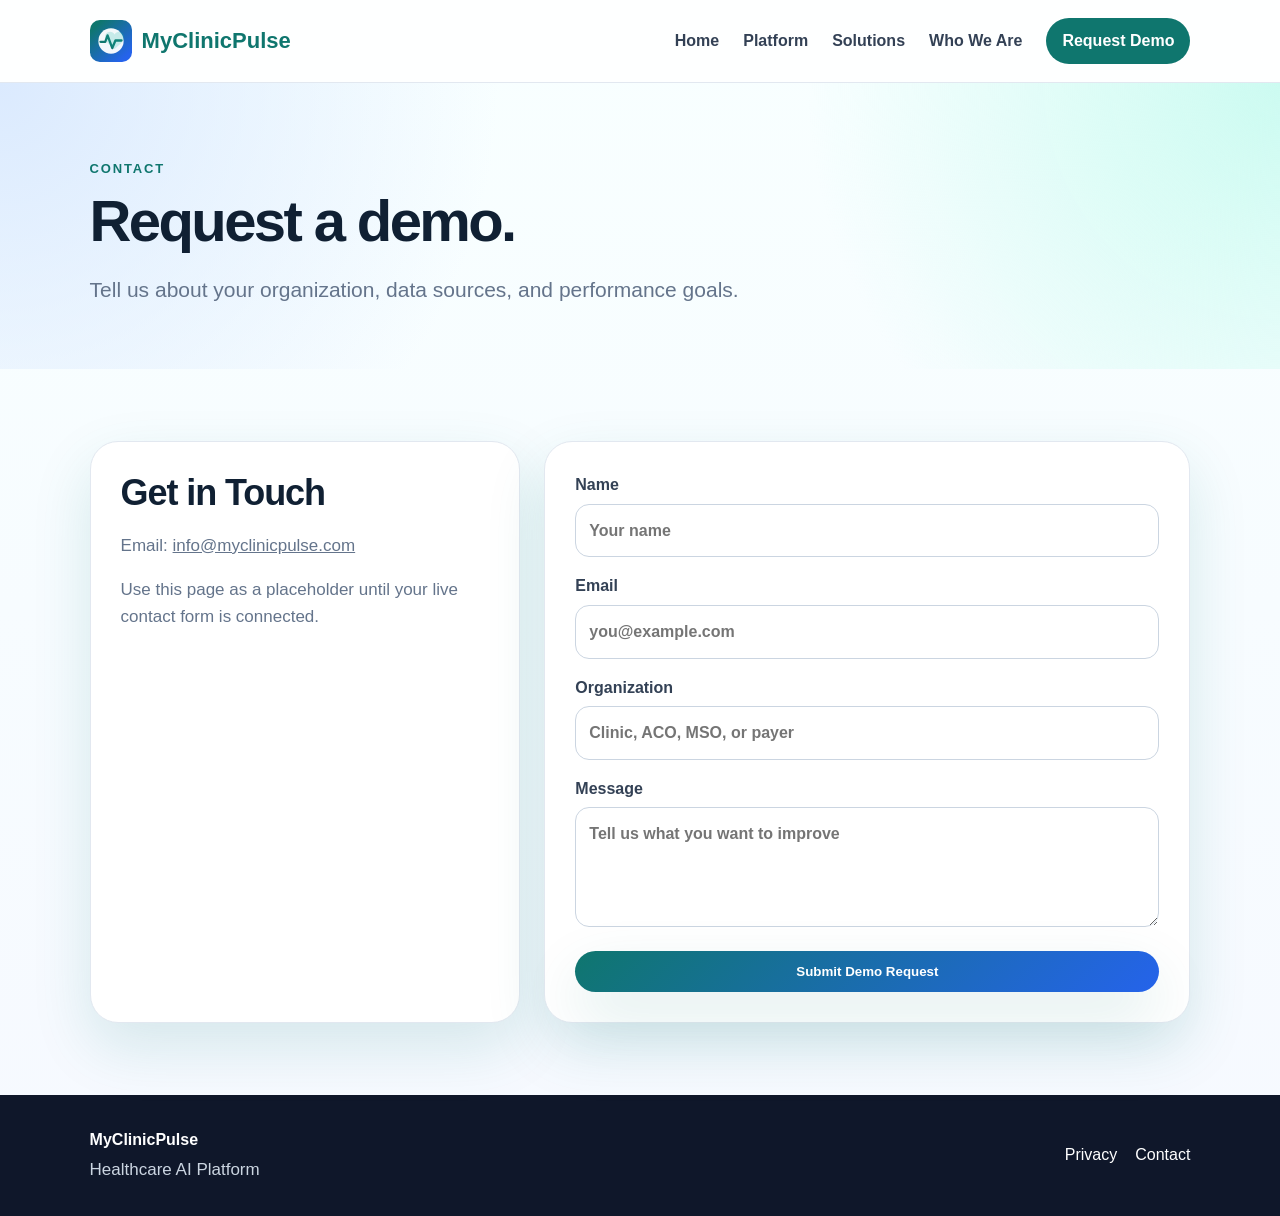
==== contact.html @ b8f57e60 "Add files via upload" ====
<!DOCTYPE html>
<html lang="en">
<head>
  <meta charset="UTF-8">
  <meta name="viewport" content="width=device-width, initial-scale=1.0">
  <title>Contact | MyClinicPulse</title>
  <link rel="stylesheet" href="styles.css">
</head>
<body>

<header class="site-header">
  <a class="brand" href="index.html"><img src="logo.svg" alt="MyClinicPulse logo"><span>MyClinicPulse</span></a>
  <nav>
    <a href="index.html">Home</a>
    <a href="platform.html">Platform</a>
    <a href="solutions.html">Solutions</a>
    <a href="who-we-are.html">Who We Are</a>
    <a href="contact.html" class="nav-cta">Request Demo</a>
  </nav>
</header>

<main>

<section class="page-hero">
  <div class="eyebrow">Contact</div>
  <h1>Request a demo.</h1>
  <p>Tell us about your organization, data sources, and performance goals.</p>
</section>

<section class="section contact-grid">
  <div class="contact-card">
    <h2>Get in Touch</h2>
    <p>Email: <a href="mailto:info@myclinicpulse.com">info@myclinicpulse.com</a></p>
    <p>Use this page as a placeholder until your live contact form is connected.</p>
  </div>
  <form class="form">
    <label>Name<input type="text" placeholder="Your name"></label>
    <label>Email<input type="email" placeholder="you@example.com"></label>
    <label>Organization<input type="text" placeholder="Clinic, ACO, MSO, or payer"></label>
    <label>Message<textarea placeholder="Tell us what you want to improve"></textarea></label>
    <button type="button" class="btn primary">Submit Demo Request</button>
  </form>
</section>

</main>

<footer class="footer">
  <div><strong>MyClinicPulse</strong><p>Healthcare AI Platform</p></div>
  <div class="footer-links">
    <a href="privacy.html">Privacy</a>
    <a href="contact.html">Contact</a>
  </div>
</footer>
<script src="script.js"></script>

</body>
</html>
---- styles.css ----
:root{
  --ink:#102033;
  --muted:#64748b;
  --bg:#f7fbfc;
  --card:#ffffff;
  --teal:#0f766e;
  --blue:#2563eb;
  --aqua:#14b8a6;
  --line:#dbeafe;
  --shadow:0 24px 60px rgba(15, 118, 110, .14);
}
*{box-sizing:border-box}
body{margin:0;font-family:Inter,Segoe UI,Arial,sans-serif;color:var(--ink);background:linear-gradient(180deg,#f8ffff 0%,#f6f9ff 100%);line-height:1.6}
a{color:inherit}
.site-header{position:sticky;top:0;z-index:10;background:rgba(255,255,255,.86);backdrop-filter:blur(14px);display:flex;align-items:center;justify-content:space-between;padding:18px 7%;border-bottom:1px solid #e2e8f0}
.brand{display:flex;gap:10px;align-items:center;text-decoration:none;font-weight:800;font-size:22px;color:var(--teal)}
.brand img{width:42px;height:42px}
nav{display:flex;gap:24px;align-items:center}
nav a{text-decoration:none;color:#334155;font-weight:650}
.nav-cta{background:var(--teal);color:white!important;padding:10px 16px;border-radius:999px}
.hero{display:grid;grid-template-columns:1.1fr .9fr;gap:54px;align-items:center;padding:90px 7% 70px}
.eyebrow{text-transform:uppercase;letter-spacing:.14em;color:var(--teal);font-size:13px;font-weight:800;margin-bottom:12px}
h1{font-size:58px;line-height:1.02;margin:0 0 22px;letter-spacing:-.045em}
h2{font-size:36px;line-height:1.15;margin:0 0 18px;letter-spacing:-.03em}
h3{font-size:22px;margin:0 0 10px}
p{color:var(--muted);font-size:17px}
.lead{font-size:21px;max-width:760px}
.actions{display:flex;gap:14px;margin-top:30px}
.btn{display:inline-flex;align-items:center;justify-content:center;border-radius:999px;padding:13px 20px;text-decoration:none;border:0;font-weight:800;cursor:pointer}
.btn.primary{background:linear-gradient(135deg,var(--teal),var(--blue));color:white;box-shadow:var(--shadow)}
.btn.secondary{border:1px solid #cbd5e1;background:white;color:var(--ink)}
.hero-card,.card,.contact-card,.form{background:var(--card);border:1px solid #e2e8f0;border-radius:28px;padding:30px;box-shadow:var(--shadow)}
.pulse-line{height:80px;border-radius:20px;background:linear-gradient(90deg,#dbeafe,#ccfbf1);position:relative;margin-bottom:24px;overflow:hidden}
.pulse-line:after{content:"";position:absolute;left:20px;right:20px;top:40px;border-top:4px solid var(--teal);filter:drop-shadow(0 0 8px rgba(20,184,166,.5));clip-path:polygon(0 50%,12% 50%,17% 18%,23% 82%,30% 50%,46% 50%,52% 28%,58% 72%,64% 50%,100% 50%)}
.metric-grid{display:grid;grid-template-columns:1fr 1fr;gap:14px;margin-top:22px}
.metric-grid div{background:#f8fafc;border-radius:18px;padding:16px}
.metric-grid strong{display:block;color:var(--teal)}
.metric-grid span{font-size:13px;color:var(--muted)}
.section{padding:72px 7%}
.section-header{max-width:850px;margin-bottom:34px}
.cards{display:grid;gap:22px}
.cards.three{grid-template-columns:repeat(3,1fr)}
.cards.two{grid-template-columns:repeat(2,1fr)}
.card{transition:.2s transform}
.card:hover{transform:translateY(-4px)}
.band{margin:40px 7% 80px;padding:46px;border-radius:32px;background:linear-gradient(135deg,#0f766e,#2563eb);color:white;text-align:center}
.band p,.band h2{color:white}
.page-hero{padding:76px 7% 42px;background:radial-gradient(circle at top right,#ccfbf1,transparent 36%),radial-gradient(circle at top left,#dbeafe,transparent 38%)}
.page-hero p{max-width:850px;font-size:21px}
.narrow{max-width:850px}
.timeline{display:grid;grid-template-columns:repeat(4,1fr);gap:18px}
.timeline div{background:white;border:1px solid #e2e8f0;border-radius:24px;padding:24px}
.timeline span{display:inline-flex;width:42px;height:42px;border-radius:50%;align-items:center;justify-content:center;background:#ccfbf1;color:var(--teal);font-weight:900;margin-bottom:16px}
.contact-grid{display:grid;grid-template-columns:.8fr 1.2fr;gap:24px}
.form{display:grid;gap:16px}
label{font-weight:750;color:#334155}
input,textarea{width:100%;border:1px solid #cbd5e1;border-radius:14px;padding:13px;margin-top:6px;font:inherit}
textarea{min-height:120px}
.footer{display:flex;justify-content:space-between;align-items:center;padding:32px 7%;background:#0f172a;color:white}
.footer p{margin:4px 0 0;color:#cbd5e1}
.footer-links{display:flex;gap:18px}
.footer a{color:white;text-decoration:none}
@media(max-width:900px){
  .hero,.contact-grid{grid-template-columns:1fr}
  .cards.three,.cards.two,.timeline{grid-template-columns:1fr}
  h1{font-size:42px}
  nav{display:none}
}
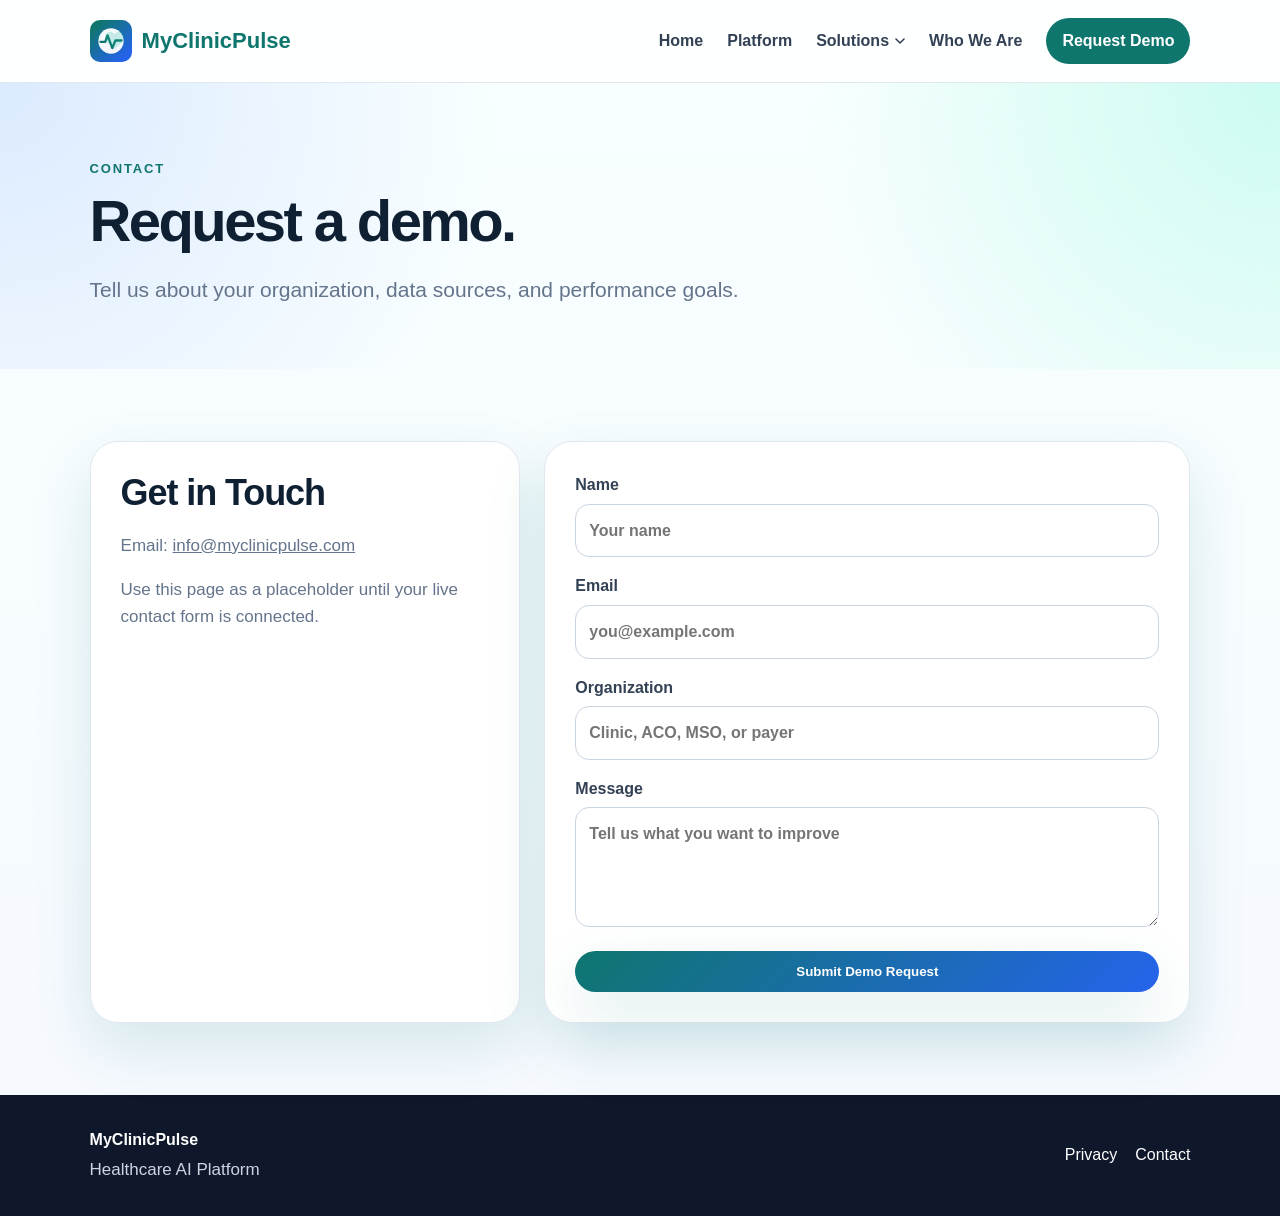
==== commit dfd35d84: "Add Solutions nav dropdown linking to 4 partner sites Adds a hover/focus dropdown under the Solution" ====
--- a/contact.html
+++ b/contact.html
@@ -13,7 +13,15 @@
   <nav>
     <a href="index.html">Home</a>
     <a href="platform.html">Platform</a>
-    <a href="solutions.html">Solutions</a>
+    <div class="nav-item">
+      <a href="solutions.html" class="dropdown-toggle">Solutions <svg class="chevron" viewBox="0 0 10 6" fill="none"><path d="M1 1l4 4 4-4" stroke="currentColor" stroke-width="1.6" stroke-linecap="round" stroke-linejoin="round"/></svg></a>
+      <div class="dropdown-menu">
+        <a href="https://kbuddhiai.com" target="_blank" rel="noopener noreferrer">kbuddhiai.com</a>
+        <a href="https://kanikayears.com" target="_blank" rel="noopener noreferrer">kanikayears.com</a>
+        <a href="https://arizonauro.kbuddhiai.com" target="_blank" rel="noopener noreferrer">arizonauro.kbuddhiai.com</a>
+        <a href="https://happyroya.kanikayears.com" target="_blank" rel="noopener noreferrer">happyroya.kanikayears.com</a>
+      </div>
+    </div>
     <a href="who-we-are.html">Who We Are</a>
     <a href="contact.html" class="nav-cta">Request Demo</a>
   </nav>
--- a/styles.css
+++ b/styles.css
@@ -19,6 +19,14 @@
 nav{display:flex;gap:24px;align-items:center}
 nav a{text-decoration:none;color:#334155;font-weight:650}
 .nav-cta{background:var(--teal);color:white!important;padding:10px 16px;border-radius:999px}
+.nav-item{position:relative}
+.dropdown-toggle{display:flex;align-items:center;gap:6px}
+.chevron{width:10px;height:10px;transition:.18s transform}
+.nav-item:hover .chevron,.nav-item:focus-within .chevron{transform:rotate(180deg)}
+.dropdown-menu{position:absolute;top:calc(100% + 14px);left:0;background:white;border:1px solid #e2e8f0;border-radius:14px;box-shadow:var(--shadow);padding:8px;min-width:240px;opacity:0;visibility:hidden;transform:translateY(6px);transition:opacity .18s ease,transform .18s ease,visibility .18s;z-index:20}
+.nav-item:hover .dropdown-menu,.nav-item:focus-within .dropdown-menu{opacity:1;visibility:visible;transform:translateY(0)}
+.dropdown-menu a{display:block;padding:9px 12px;border-radius:8px;font-weight:600;font-size:14px;color:#334155;text-decoration:none}
+.dropdown-menu a:hover{background:#f1f5f9;color:var(--teal)}
 .hero{display:grid;grid-template-columns:1.1fr .9fr;gap:54px;align-items:center;padding:90px 7% 70px}
 .eyebrow{text-transform:uppercase;letter-spacing:.14em;color:var(--teal);font-size:13px;font-weight:800;margin-bottom:12px}
 h1{font-size:58px;line-height:1.02;margin:0 0 22px;letter-spacing:-.045em}
